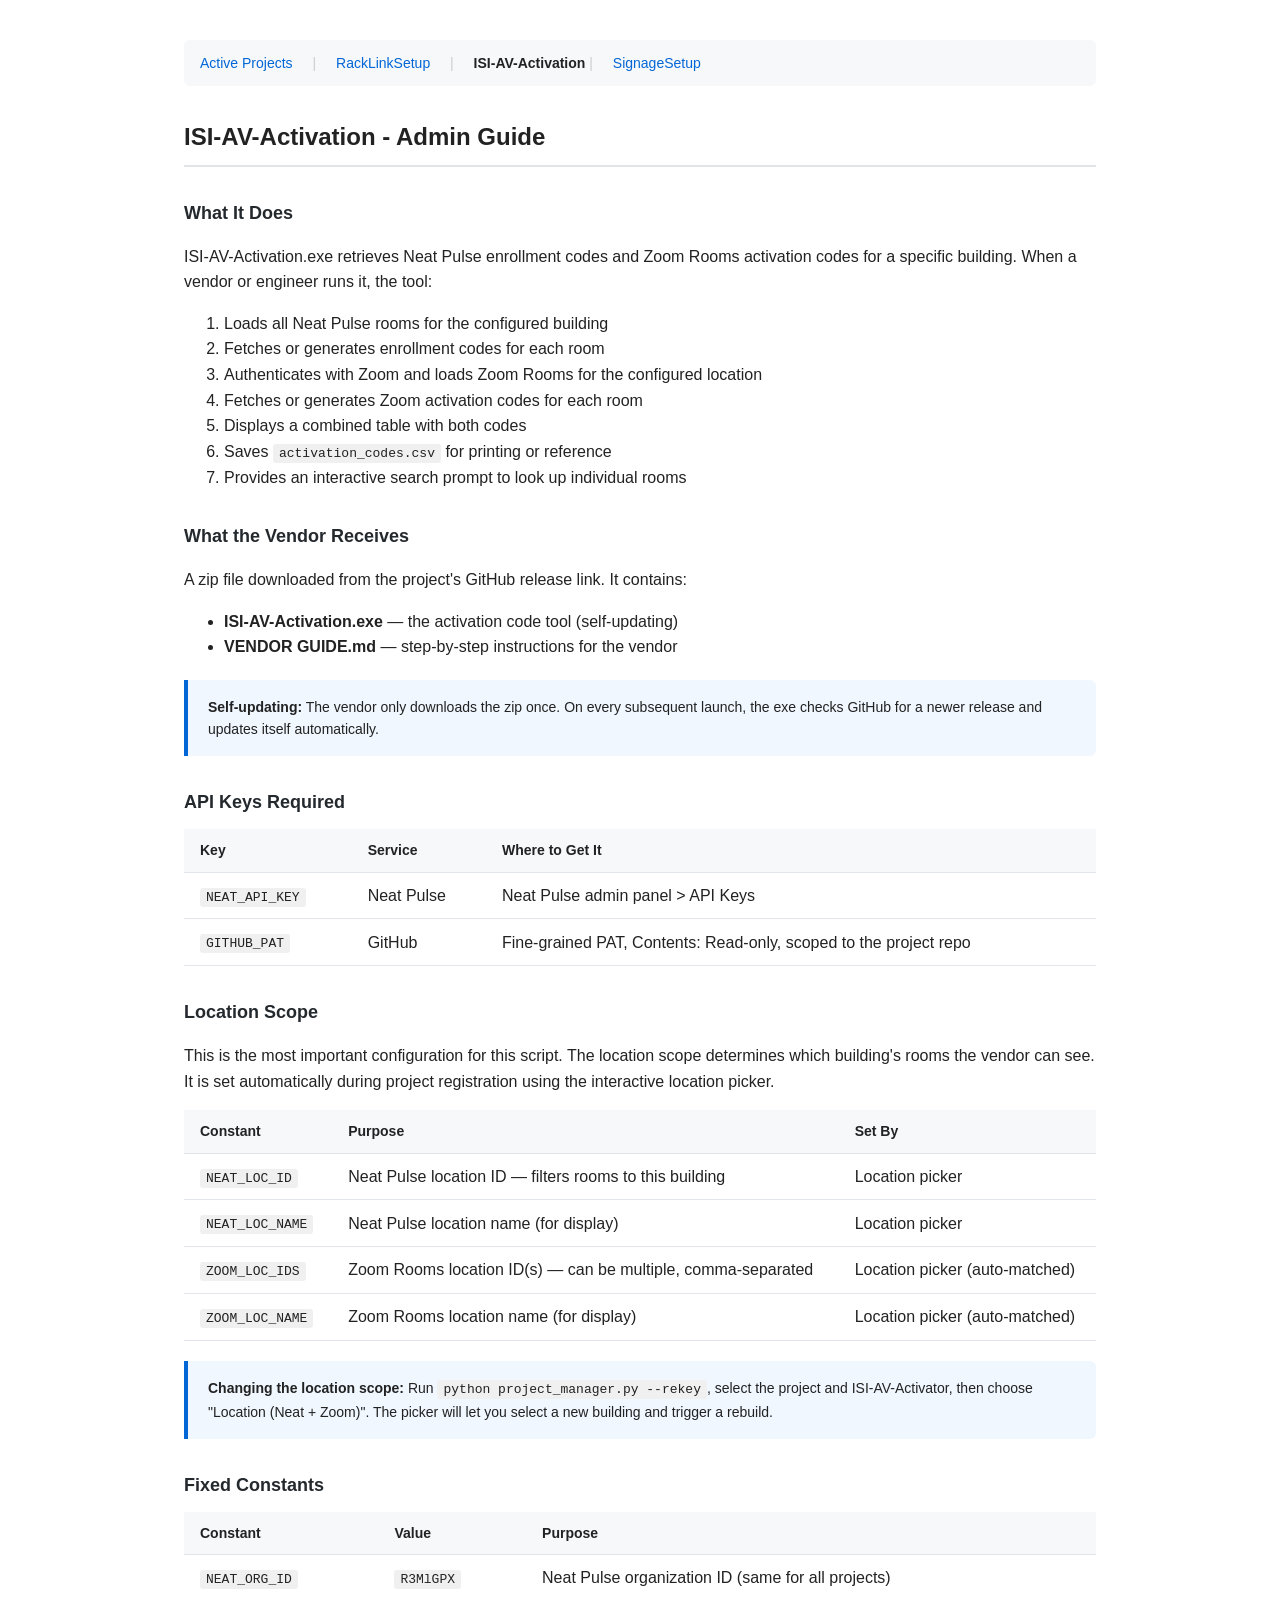
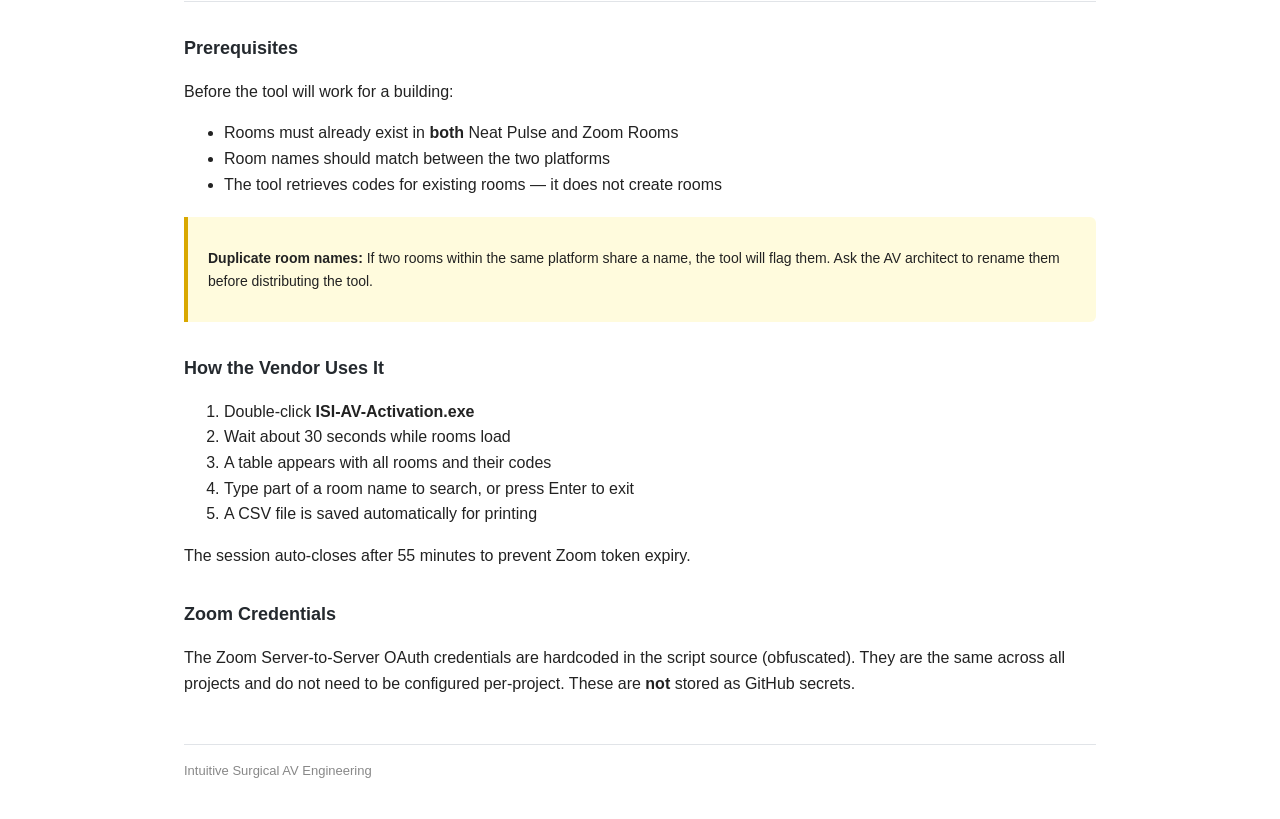
==== isi-av-activator.html @ f8d8507c "Add commissioning docs and project directory Generated with [Devin](https://devin.ai)  Co-Authored-B" ====
<!DOCTYPE html>
<html lang="en">
<head>
  <meta charset="UTF-8">
  <title>ISI-AV-Activation - Admin Guide</title>
  <link rel="stylesheet" href="style.css">
</head>
<body>
  <nav>
    <a href="index.html">Active Projects</a>
    <span class="sep">|</span>
    <a href="racklinksetup.html">RackLinkSetup</a>
    <span class="sep">|</span>
    <strong>ISI-AV-Activation</strong>
    <span class="sep">|</span>
    <a href="signagesetup.html">SignageSetup</a>
  </nav>

  <h1>ISI-AV-Activation - Admin Guide</h1>

  <h2>What It Does</h2>
  <p>ISI-AV-Activation.exe retrieves Neat Pulse enrollment codes and Zoom Rooms activation codes for a specific building. When a vendor or engineer runs it, the tool:</p>
  <ol>
    <li>Loads all Neat Pulse rooms for the configured building</li>
    <li>Fetches or generates enrollment codes for each room</li>
    <li>Authenticates with Zoom and loads Zoom Rooms for the configured location</li>
    <li>Fetches or generates Zoom activation codes for each room</li>
    <li>Displays a combined table with both codes</li>
    <li>Saves <code>activation_codes.csv</code> for printing or reference</li>
    <li>Provides an interactive search prompt to look up individual rooms</li>
  </ol>

  <h2>What the Vendor Receives</h2>
  <p>A zip file downloaded from the project's GitHub release link. It contains:</p>
  <ul>
    <li><strong>ISI-AV-Activation.exe</strong> &mdash; the activation code tool (self-updating)</li>
    <li><strong>VENDOR GUIDE.md</strong> &mdash; step-by-step instructions for the vendor</li>
  </ul>

  <div class="info-box">
    <p><strong>Self-updating:</strong> The vendor only downloads the zip once. On every subsequent launch, the exe checks GitHub for a newer release and updates itself automatically.</p>
  </div>

  <h2>API Keys Required</h2>
  <table>
    <thead>
      <tr>
        <th>Key</th>
        <th>Service</th>
        <th>Where to Get It</th>
      </tr>
    </thead>
    <tbody>
      <tr>
        <td><code>NEAT_API_KEY</code></td>
        <td>Neat Pulse</td>
        <td>Neat Pulse admin panel &gt; API Keys</td>
      </tr>
      <tr>
        <td><code>GITHUB_PAT</code></td>
        <td>GitHub</td>
        <td>Fine-grained PAT, Contents: Read-only, scoped to the project repo</td>
      </tr>
    </tbody>
  </table>

  <h2>Location Scope</h2>
  <p>This is the most important configuration for this script. The location scope determines which building's rooms the vendor can see. It is set automatically during project registration using the interactive location picker.</p>

  <table>
    <thead>
      <tr>
        <th>Constant</th>
        <th>Purpose</th>
        <th>Set By</th>
      </tr>
    </thead>
    <tbody>
      <tr>
        <td><code>NEAT_LOC_ID</code></td>
        <td>Neat Pulse location ID &mdash; filters rooms to this building</td>
        <td>Location picker</td>
      </tr>
      <tr>
        <td><code>NEAT_LOC_NAME</code></td>
        <td>Neat Pulse location name (for display)</td>
        <td>Location picker</td>
      </tr>
      <tr>
        <td><code>ZOOM_LOC_IDS</code></td>
        <td>Zoom Rooms location ID(s) &mdash; can be multiple, comma-separated</td>
        <td>Location picker (auto-matched)</td>
      </tr>
      <tr>
        <td><code>ZOOM_LOC_NAME</code></td>
        <td>Zoom Rooms location name (for display)</td>
        <td>Location picker (auto-matched)</td>
      </tr>
    </tbody>
  </table>

  <div class="info-box">
    <p><strong>Changing the location scope:</strong> Run <code>python project_manager.py --rekey</code>, select the project and ISI-AV-Activator, then choose "Location (Neat + Zoom)". The picker will let you select a new building and trigger a rebuild.</p>
  </div>

  <h2>Fixed Constants</h2>
  <table>
    <thead>
      <tr>
        <th>Constant</th>
        <th>Value</th>
        <th>Purpose</th>
      </tr>
    </thead>
    <tbody>
      <tr>
        <td><code>NEAT_ORG_ID</code></td>
        <td><code>R3MlGPX</code></td>
        <td>Neat Pulse organization ID (same for all projects)</td>
      </tr>
    </tbody>
  </table>

  <h2>Prerequisites</h2>
  <p>Before the tool will work for a building:</p>
  <ul>
    <li>Rooms must already exist in <strong>both</strong> Neat Pulse and Zoom Rooms</li>
    <li>Room names should match between the two platforms</li>
    <li>The tool retrieves codes for existing rooms &mdash; it does not create rooms</li>
  </ul>

  <div class="warning-box">
    <p><strong>Duplicate room names:</strong> If two rooms within the same platform share a name, the tool will flag them. Ask the AV architect to rename them before distributing the tool.</p>
  </div>

  <h2>How the Vendor Uses It</h2>
  <ol>
    <li>Double-click <strong>ISI-AV-Activation.exe</strong></li>
    <li>Wait about 30 seconds while rooms load</li>
    <li>A table appears with all rooms and their codes</li>
    <li>Type part of a room name to search, or press Enter to exit</li>
    <li>A CSV file is saved automatically for printing</li>
  </ol>
  <p>The session auto-closes after 55 minutes to prevent Zoom token expiry.</p>

  <h2>Zoom Credentials</h2>
  <p>The Zoom Server-to-Server OAuth credentials are hardcoded in the script source (obfuscated). They are the same across all projects and do not need to be configured per-project. These are <strong>not</strong> stored as GitHub secrets.</p>

  <footer>
    Intuitive Surgical AV Engineering
  </footer>
</body>
</html>
---- style.css ----
/* Shared styles for vendor-scripts documentation */

* { box-sizing: border-box; }

body {
  font-family: "Segoe UI", Arial, sans-serif;
  margin: 0;
  padding: 40px;
  color: #222;
  line-height: 1.6;
  max-width: 960px;
  margin: 0 auto;
  padding: 40px 24px;
}

h1 {
  font-size: 24px;
  margin-bottom: 4px;
  border-bottom: 2px solid #e1e4e8;
  padding-bottom: 8px;
}

h2 {
  font-size: 18px;
  margin-top: 32px;
  margin-bottom: 12px;
  color: #24292e;
}

h3 {
  font-size: 15px;
  margin-top: 24px;
  margin-bottom: 8px;
}

.updated {
  color: #666;
  font-size: 13px;
  margin-bottom: 24px;
}

/* Navigation */
nav {
  margin-bottom: 32px;
  padding: 12px 16px;
  background: #f6f8fa;
  border-radius: 6px;
  font-size: 14px;
}

nav a {
  color: #0366d6;
  text-decoration: none;
  margin-right: 16px;
}

nav a:hover {
  text-decoration: underline;
}

nav .sep {
  color: #ccc;
  margin-right: 16px;
}

/* Tables */
table {
  border-collapse: collapse;
  width: 100%;
}

th, td {
  text-align: left;
  padding: 10px 16px;
  border-bottom: 1px solid #e1e4e8;
}

th {
  background: #f6f8fa;
  font-weight: 600;
  font-size: 14px;
}

tr:hover {
  background: #f9f9f9;
}

/* Links */
a {
  color: #0366d6;
  text-decoration: none;
}

a:hover {
  text-decoration: underline;
}

/* Info boxes */
.info-box {
  background: #f0f7ff;
  border-left: 4px solid #0366d6;
  padding: 16px 20px;
  margin: 20px 0;
  border-radius: 0 6px 6px 0;
  font-size: 14px;
}

.info-box p {
  margin: 6px 0;
}

.info-box p:first-child {
  margin-top: 0;
}

.info-box p:last-child {
  margin-bottom: 0;
}

.warning-box {
  background: #fffbdd;
  border-left: 4px solid #d9a800;
  padding: 16px 20px;
  margin: 20px 0;
  border-radius: 0 6px 6px 0;
  font-size: 14px;
}

/* Steps */
.steps {
  counter-reset: step;
  list-style: none;
  padding-left: 0;
}

.steps li {
  counter-increment: step;
  padding: 8px 0 8px 40px;
  position: relative;
}

.steps li::before {
  content: counter(step);
  position: absolute;
  left: 0;
  top: 8px;
  width: 28px;
  height: 28px;
  border-radius: 50%;
  background: #0366d6;
  color: #fff;
  text-align: center;
  line-height: 28px;
  font-size: 14px;
  font-weight: 600;
}

/* Code */
code {
  background: #f0f0f0;
  padding: 2px 6px;
  border-radius: 3px;
  font-size: 13px;
}

/* Empty state */
.empty {
  color: #888;
  font-style: italic;
  margin-top: 20px;
}

/* Script cards */
.script-cards {
  display: grid;
  grid-template-columns: repeat(auto-fit, minmax(280px, 1fr));
  gap: 16px;
  margin: 20px 0;
}

.script-card {
  border: 1px solid #e1e4e8;
  border-radius: 8px;
  padding: 20px;
  transition: box-shadow 0.2s;
}

.script-card:hover {
  box-shadow: 0 2px 8px rgba(0,0,0,0.08);
}

.script-card h3 {
  margin-top: 0;
  margin-bottom: 8px;
}

.script-card p {
  font-size: 14px;
  color: #555;
  margin: 0 0 12px;
}

.script-card a {
  font-size: 14px;
  font-weight: 600;
}

/* Footer */
footer {
  margin-top: 48px;
  padding-top: 16px;
  border-top: 1px solid #e1e4e8;
  font-size: 13px;
  color: #888;
}
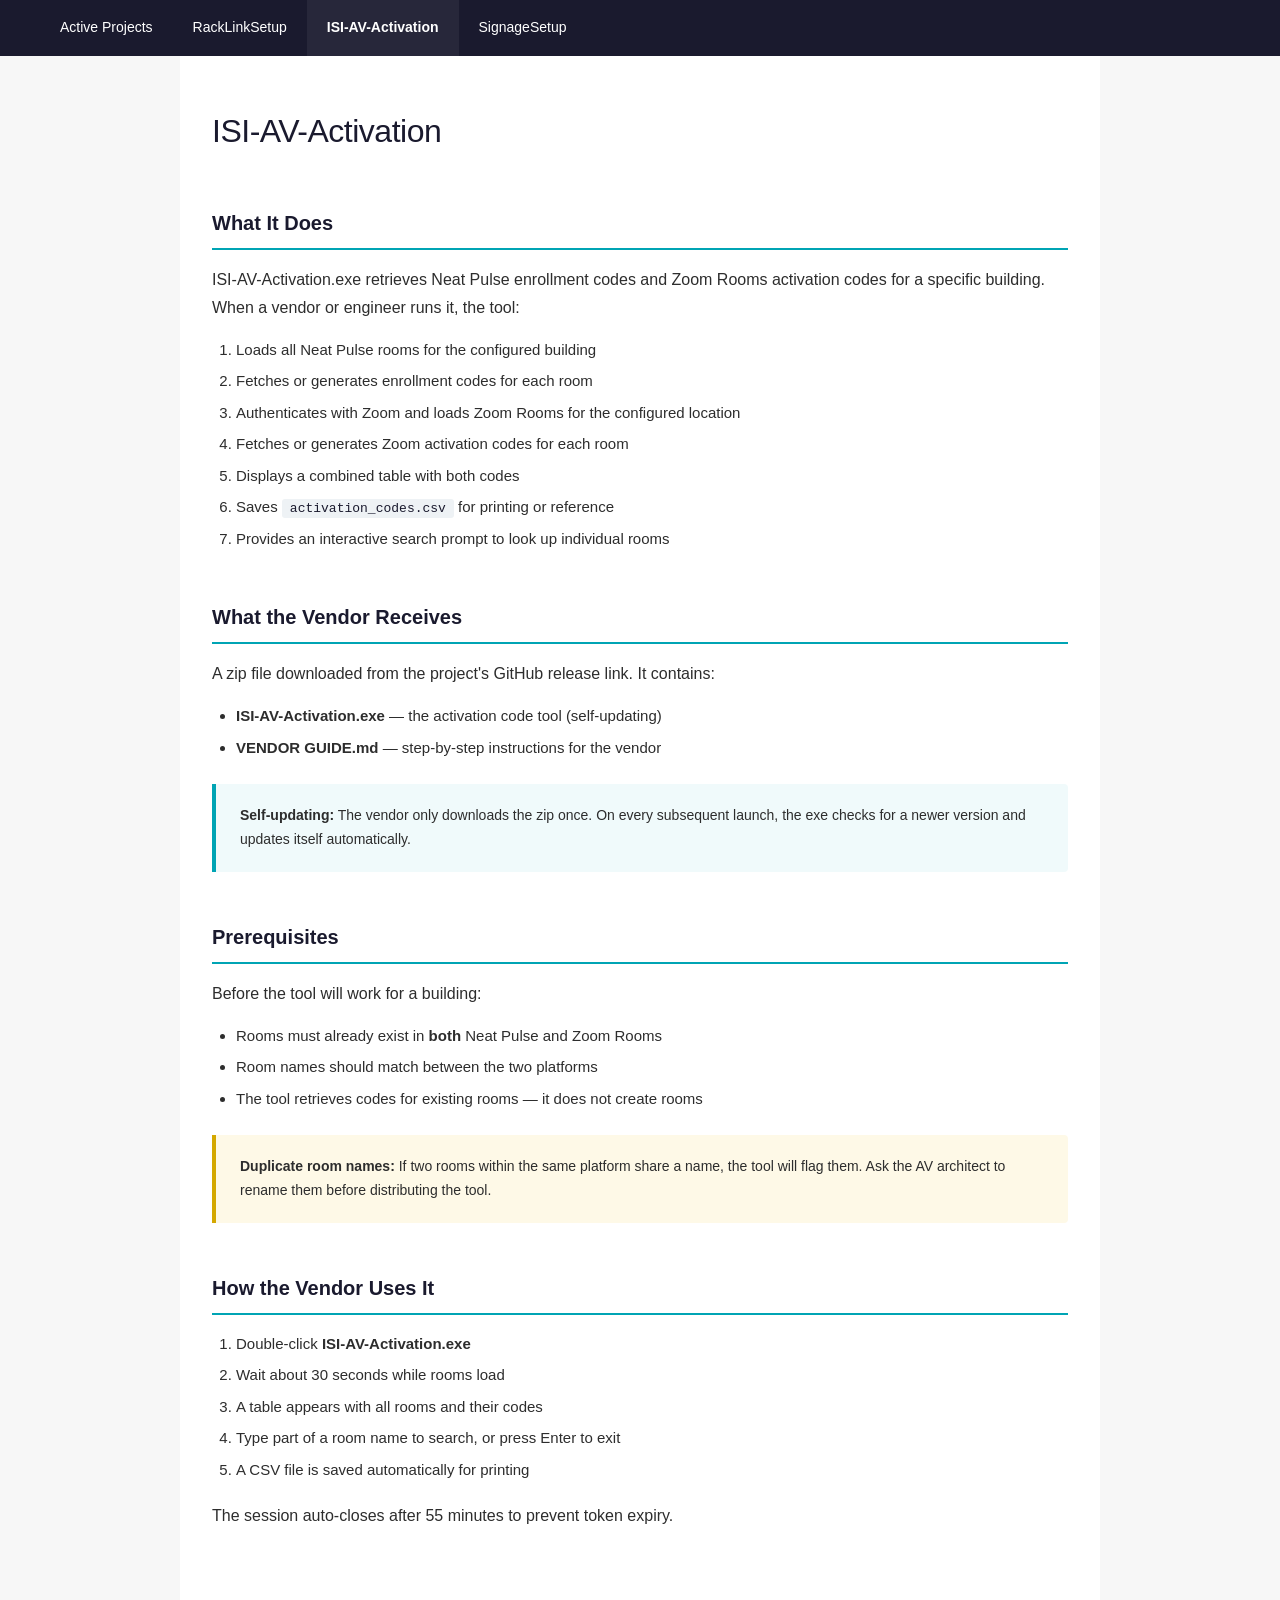
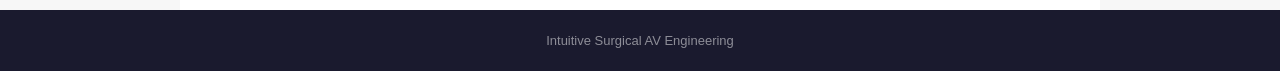
==== commit 79804404: "Restyle with Intuitive theme, remove sensitive sections Generated with [Devin](https://devin.ai)  Co" ====
--- a/isi-av-activator.html
+++ b/isi-av-activator.html
@@ -2,152 +2,66 @@
 <html lang="en">
 <head>
   <meta charset="UTF-8">
-  <title>ISI-AV-Activation - Admin Guide</title>
+  <title>ISI-AV-Activation - AV Engineering</title>
   <link rel="stylesheet" href="style.css">
 </head>
 <body>
   <nav>
     <a href="index.html">Active Projects</a>
-    <span class="sep">|</span>
     <a href="racklinksetup.html">RackLinkSetup</a>
-    <span class="sep">|</span>
     <strong>ISI-AV-Activation</strong>
-    <span class="sep">|</span>
     <a href="signagesetup.html">SignageSetup</a>
   </nav>
 
-  <h1>ISI-AV-Activation - Admin Guide</h1>
+  <div class="content">
+    <h1>ISI-AV-Activation</h1>
 
-  <h2>What It Does</h2>
-  <p>ISI-AV-Activation.exe retrieves Neat Pulse enrollment codes and Zoom Rooms activation codes for a specific building. When a vendor or engineer runs it, the tool:</p>
-  <ol>
-    <li>Loads all Neat Pulse rooms for the configured building</li>
-    <li>Fetches or generates enrollment codes for each room</li>
-    <li>Authenticates with Zoom and loads Zoom Rooms for the configured location</li>
-    <li>Fetches or generates Zoom activation codes for each room</li>
-    <li>Displays a combined table with both codes</li>
-    <li>Saves <code>activation_codes.csv</code> for printing or reference</li>
-    <li>Provides an interactive search prompt to look up individual rooms</li>
-  </ol>
+    <h2>What It Does</h2>
+    <p>ISI-AV-Activation.exe retrieves Neat Pulse enrollment codes and Zoom Rooms activation codes for a specific building. When a vendor or engineer runs it, the tool:</p>
+    <ol>
+      <li>Loads all Neat Pulse rooms for the configured building</li>
+      <li>Fetches or generates enrollment codes for each room</li>
+      <li>Authenticates with Zoom and loads Zoom Rooms for the configured location</li>
+      <li>Fetches or generates Zoom activation codes for each room</li>
+      <li>Displays a combined table with both codes</li>
+      <li>Saves <code>activation_codes.csv</code> for printing or reference</li>
+      <li>Provides an interactive search prompt to look up individual rooms</li>
+    </ol>
 
-  <h2>What the Vendor Receives</h2>
-  <p>A zip file downloaded from the project's GitHub release link. It contains:</p>
-  <ul>
-    <li><strong>ISI-AV-Activation.exe</strong> &mdash; the activation code tool (self-updating)</li>
-    <li><strong>VENDOR GUIDE.md</strong> &mdash; step-by-step instructions for the vendor</li>
-  </ul>
+    <h2>What the Vendor Receives</h2>
+    <p>A zip file downloaded from the project's GitHub release link. It contains:</p>
+    <ul>
+      <li><strong>ISI-AV-Activation.exe</strong> &mdash; the activation code tool (self-updating)</li>
+      <li><strong>VENDOR GUIDE.md</strong> &mdash; step-by-step instructions for the vendor</li>
+    </ul>
 
-  <div class="info-box">
-    <p><strong>Self-updating:</strong> The vendor only downloads the zip once. On every subsequent launch, the exe checks GitHub for a newer release and updates itself automatically.</p>
+    <div class="info-box">
+      <p><strong>Self-updating:</strong> The vendor only downloads the zip once. On every subsequent launch, the exe checks for a newer version and updates itself automatically.</p>
+    </div>
+
+    <h2>Prerequisites</h2>
+    <p>Before the tool will work for a building:</p>
+    <ul>
+      <li>Rooms must already exist in <strong>both</strong> Neat Pulse and Zoom Rooms</li>
+      <li>Room names should match between the two platforms</li>
+      <li>The tool retrieves codes for existing rooms &mdash; it does not create rooms</li>
+    </ul>
+
+    <div class="warning-box">
+      <p><strong>Duplicate room names:</strong> If two rooms within the same platform share a name, the tool will flag them. Ask the AV architect to rename them before distributing the tool.</p>
+    </div>
+
+    <h2>How the Vendor Uses It</h2>
+    <ol>
+      <li>Double-click <strong>ISI-AV-Activation.exe</strong></li>
+      <li>Wait about 30 seconds while rooms load</li>
+      <li>A table appears with all rooms and their codes</li>
+      <li>Type part of a room name to search, or press Enter to exit</li>
+      <li>A CSV file is saved automatically for printing</li>
+    </ol>
+    <p>The session auto-closes after 55 minutes to prevent token expiry.</p>
   </div>
 
-  <h2>API Keys Required</h2>
-  <table>
-    <thead>
-      <tr>
-        <th>Key</th>
-        <th>Service</th>
-        <th>Where to Get It</th>
-      </tr>
-    </thead>
-    <tbody>
-      <tr>
-        <td><code>NEAT_API_KEY</code></td>
-        <td>Neat Pulse</td>
-        <td>Neat Pulse admin panel &gt; API Keys</td>
-      </tr>
-      <tr>
-        <td><code>GITHUB_PAT</code></td>
-        <td>GitHub</td>
-        <td>Fine-grained PAT, Contents: Read-only, scoped to the project repo</td>
-      </tr>
-    </tbody>
-  </table>
-
-  <h2>Location Scope</h2>
-  <p>This is the most important configuration for this script. The location scope determines which building's rooms the vendor can see. It is set automatically during project registration using the interactive location picker.</p>
-
-  <table>
-    <thead>
-      <tr>
-        <th>Constant</th>
-        <th>Purpose</th>
-        <th>Set By</th>
-      </tr>
-    </thead>
-    <tbody>
-      <tr>
-        <td><code>NEAT_LOC_ID</code></td>
-        <td>Neat Pulse location ID &mdash; filters rooms to this building</td>
-        <td>Location picker</td>
-      </tr>
-      <tr>
-        <td><code>NEAT_LOC_NAME</code></td>
-        <td>Neat Pulse location name (for display)</td>
-        <td>Location picker</td>
-      </tr>
-      <tr>
-        <td><code>ZOOM_LOC_IDS</code></td>
-        <td>Zoom Rooms location ID(s) &mdash; can be multiple, comma-separated</td>
-        <td>Location picker (auto-matched)</td>
-      </tr>
-      <tr>
-        <td><code>ZOOM_LOC_NAME</code></td>
-        <td>Zoom Rooms location name (for display)</td>
-        <td>Location picker (auto-matched)</td>
-      </tr>
-    </tbody>
-  </table>
-
-  <div class="info-box">
-    <p><strong>Changing the location scope:</strong> Run <code>python project_manager.py --rekey</code>, select the project and ISI-AV-Activator, then choose "Location (Neat + Zoom)". The picker will let you select a new building and trigger a rebuild.</p>
-  </div>
-
-  <h2>Fixed Constants</h2>
-  <table>
-    <thead>
-      <tr>
-        <th>Constant</th>
-        <th>Value</th>
-        <th>Purpose</th>
-      </tr>
-    </thead>
-    <tbody>
-      <tr>
-        <td><code>NEAT_ORG_ID</code></td>
-        <td><code>R3MlGPX</code></td>
-        <td>Neat Pulse organization ID (same for all projects)</td>
-      </tr>
-    </tbody>
-  </table>
-
-  <h2>Prerequisites</h2>
-  <p>Before the tool will work for a building:</p>
-  <ul>
-    <li>Rooms must already exist in <strong>both</strong> Neat Pulse and Zoom Rooms</li>
-    <li>Room names should match between the two platforms</li>
-    <li>The tool retrieves codes for existing rooms &mdash; it does not create rooms</li>
-  </ul>
-
-  <div class="warning-box">
-    <p><strong>Duplicate room names:</strong> If two rooms within the same platform share a name, the tool will flag them. Ask the AV architect to rename them before distributing the tool.</p>
-  </div>
-
-  <h2>How the Vendor Uses It</h2>
-  <ol>
-    <li>Double-click <strong>ISI-AV-Activation.exe</strong></li>
-    <li>Wait about 30 seconds while rooms load</li>
-    <li>A table appears with all rooms and their codes</li>
-    <li>Type part of a room name to search, or press Enter to exit</li>
-    <li>A CSV file is saved automatically for printing</li>
-  </ol>
-  <p>The session auto-closes after 55 minutes to prevent Zoom token expiry.</p>
-
-  <h2>Zoom Credentials</h2>
-  <p>The Zoom Server-to-Server OAuth credentials are hardcoded in the script source (obfuscated). They are the same across all projects and do not need to be configured per-project. These are <strong>not</strong> stored as GitHub secrets.</p>
-
-  <footer>
-    Intuitive Surgical AV Engineering
-  </footer>
+  <footer>Intuitive Surgical AV Engineering</footer>
 </body>
 </html>
--- a/style.css
+++ b/style.css
@@ -1,215 +1,261 @@
-/* Shared styles for vendor-scripts documentation */
-
-* { box-sizing: border-box; }
+/* AV Engineering Documentation — Intuitive-inspired theme */
+
+* { box-sizing: border-box; margin: 0; padding: 0; }
 
 body {
-  font-family: "Segoe UI", Arial, sans-serif;
-  margin: 0;
-  padding: 40px;
-  color: #222;
-  line-height: 1.6;
-  max-width: 960px;
+  font-family: "Segoe UI", -apple-system, BlinkMacSystemFont, sans-serif;
+  color: #2d2d2d;
+  line-height: 1.7;
+  background: #f7f7f7;
+}
+
+/* Top navigation bar */
+nav {
+  background: #1a1a2e;
+  padding: 0 40px;
+  display: flex;
+  align-items: center;
+  gap: 0;
+  height: 56px;
+  position: sticky;
+  top: 0;
+  z-index: 100;
+}
+
+nav a, nav strong {
+  color: #fff;
+  text-decoration: none;
+  font-size: 14px;
+  font-weight: 400;
+  padding: 16px 20px;
+  transition: background 0.2s;
+  white-space: nowrap;
+}
+
+nav a:hover {
+  background: rgba(255,255,255,0.08);
+  text-decoration: none;
+}
+
+nav strong {
+  font-weight: 600;
+  background: rgba(255,255,255,0.06);
+}
+
+nav .sep {
+  display: none;
+}
+
+/* Page content */
+.content {
+  max-width: 920px;
   margin: 0 auto;
-  padding: 40px 24px;
-}
-
+  padding: 48px 32px 64px;
+  background: #fff;
+  min-height: calc(100vh - 56px - 60px);
+}
+
+/* Hero / page header */
 h1 {
-  font-size: 24px;
-  margin-bottom: 4px;
-  border-bottom: 2px solid #e1e4e8;
+  font-size: 32px;
+  font-weight: 300;
+  color: #1a1a2e;
+  margin-bottom: 8px;
+  letter-spacing: -0.5px;
+}
+
+.updated {
+  color: #777;
+  font-size: 13px;
+  margin-bottom: 40px;
+}
+
+/* Section headings */
+h2 {
+  font-size: 20px;
+  font-weight: 600;
+  color: #1a1a2e;
+  margin-top: 48px;
+  margin-bottom: 16px;
   padding-bottom: 8px;
-}
-
-h2 {
-  font-size: 18px;
-  margin-top: 32px;
+  border-bottom: 2px solid #00a4b4;
+}
+
+h3 {
+  font-size: 16px;
+  font-weight: 600;
+  color: #333;
+  margin-top: 28px;
   margin-bottom: 12px;
-  color: #24292e;
-}
-
-h3 {
-  font-size: 15px;
-  margin-top: 24px;
-  margin-bottom: 8px;
-}
-
-.updated {
-  color: #666;
-  font-size: 13px;
-  margin-bottom: 24px;
-}
-
-/* Navigation */
-nav {
-  margin-bottom: 32px;
-  padding: 12px 16px;
-  background: #f6f8fa;
-  border-radius: 6px;
-  font-size: 14px;
-}
-
-nav a {
-  color: #0366d6;
-  text-decoration: none;
-  margin-right: 16px;
-}
-
-nav a:hover {
-  text-decoration: underline;
-}
-
-nav .sep {
-  color: #ccc;
-  margin-right: 16px;
+}
+
+p {
+  margin-bottom: 16px;
 }
 
 /* Tables */
 table {
   border-collapse: collapse;
   width: 100%;
+  margin: 16px 0 24px;
 }
 
 th, td {
   text-align: left;
-  padding: 10px 16px;
-  border-bottom: 1px solid #e1e4e8;
+  padding: 12px 16px;
+  border-bottom: 1px solid #e5e5e5;
+  font-size: 14px;
 }
 
 th {
-  background: #f6f8fa;
-  font-weight: 600;
-  font-size: 14px;
-}
-
-tr:hover {
-  background: #f9f9f9;
+  background: #1a1a2e;
+  color: #fff;
+  font-weight: 500;
+  font-size: 13px;
+  text-transform: uppercase;
+  letter-spacing: 0.5px;
+}
+
+tr:hover td {
+  background: #f5fafa;
 }
 
 /* Links */
 a {
-  color: #0366d6;
+  color: #00a4b4;
   text-decoration: none;
+  font-weight: 500;
 }
 
 a:hover {
+  color: #008a98;
   text-decoration: underline;
 }
 
 /* Info boxes */
 .info-box {
-  background: #f0f7ff;
-  border-left: 4px solid #0366d6;
-  padding: 16px 20px;
-  margin: 20px 0;
-  border-radius: 0 6px 6px 0;
+  background: #f0fafb;
+  border-left: 4px solid #00a4b4;
+  padding: 20px 24px;
+  margin: 24px 0;
+  border-radius: 0 4px 4px 0;
   font-size: 14px;
 }
 
 .info-box p {
-  margin: 6px 0;
-}
-
-.info-box p:first-child {
-  margin-top: 0;
-}
-
-.info-box p:last-child {
-  margin-bottom: 0;
-}
+  margin: 8px 0;
+}
+
+.info-box p:first-child { margin-top: 0; }
+.info-box p:last-child { margin-bottom: 0; }
 
 .warning-box {
-  background: #fffbdd;
-  border-left: 4px solid #d9a800;
-  padding: 16px 20px;
-  margin: 20px 0;
-  border-radius: 0 6px 6px 0;
-  font-size: 14px;
-}
-
-/* Steps */
-.steps {
-  counter-reset: step;
-  list-style: none;
-  padding-left: 0;
-}
-
-.steps li {
-  counter-increment: step;
-  padding: 8px 0 8px 40px;
-  position: relative;
-}
-
-.steps li::before {
-  content: counter(step);
-  position: absolute;
-  left: 0;
-  top: 8px;
-  width: 28px;
-  height: 28px;
-  border-radius: 50%;
-  background: #0366d6;
-  color: #fff;
-  text-align: center;
-  line-height: 28px;
-  font-size: 14px;
-  font-weight: 600;
+  background: #fef9e7;
+  border-left: 4px solid #d4a800;
+  padding: 20px 24px;
+  margin: 24px 0;
+  border-radius: 0 4px 4px 0;
+  font-size: 14px;
+}
+
+.warning-box p {
+  margin: 8px 0;
+}
+
+.warning-box p:first-child { margin-top: 0; }
+.warning-box p:last-child { margin-bottom: 0; }
+
+/* Lists */
+ul, ol {
+  margin: 8px 0 20px 24px;
+}
+
+li {
+  margin-bottom: 6px;
+  font-size: 15px;
 }
 
 /* Code */
 code {
-  background: #f0f0f0;
-  padding: 2px 6px;
+  background: #eef2f5;
+  padding: 2px 8px;
   border-radius: 3px;
   font-size: 13px;
+  font-family: "Cascadia Code", "Consolas", monospace;
+  color: #1a1a2e;
 }
 
 /* Empty state */
 .empty {
-  color: #888;
+  color: #999;
   font-style: italic;
-  margin-top: 20px;
+  margin-top: 24px;
+  font-size: 15px;
 }
 
 /* Script cards */
 .script-cards {
   display: grid;
-  grid-template-columns: repeat(auto-fit, minmax(280px, 1fr));
-  gap: 16px;
-  margin: 20px 0;
+  grid-template-columns: repeat(auto-fit, minmax(260px, 1fr));
+  gap: 20px;
+  margin: 24px 0;
 }
 
 .script-card {
-  border: 1px solid #e1e4e8;
-  border-radius: 8px;
-  padding: 20px;
-  transition: box-shadow 0.2s;
+  background: #fff;
+  border: 1px solid #e0e0e0;
+  border-radius: 6px;
+  padding: 24px;
+  transition: box-shadow 0.2s, border-color 0.2s;
 }
 
 .script-card:hover {
-  box-shadow: 0 2px 8px rgba(0,0,0,0.08);
+  border-color: #00a4b4;
+  box-shadow: 0 4px 12px rgba(0,164,180,0.08);
 }
 
 .script-card h3 {
   margin-top: 0;
   margin-bottom: 8px;
+  color: #1a1a2e;
 }
 
 .script-card p {
   font-size: 14px;
-  color: #555;
-  margin: 0 0 12px;
+  color: #666;
+  margin: 0 0 16px;
+  line-height: 1.5;
 }
 
 .script-card a {
   font-size: 14px;
   font-weight: 600;
+  color: #00a4b4;
 }
 
 /* Footer */
 footer {
-  margin-top: 48px;
-  padding-top: 16px;
-  border-top: 1px solid #e1e4e8;
-  font-size: 13px;
-  color: #888;
-}
+  background: #1a1a2e;
+  color: rgba(255,255,255,0.5);
+  text-align: center;
+  padding: 20px 40px;
+  font-size: 13px;
+}
+
+/* Responsive */
+@media (max-width: 640px) {
+  nav {
+    padding: 0 16px;
+    overflow-x: auto;
+  }
+  nav a, nav strong {
+    padding: 16px 12px;
+    font-size: 13px;
+  }
+  .content {
+    padding: 32px 20px 48px;
+  }
+  h1 {
+    font-size: 26px;
+  }
+}
